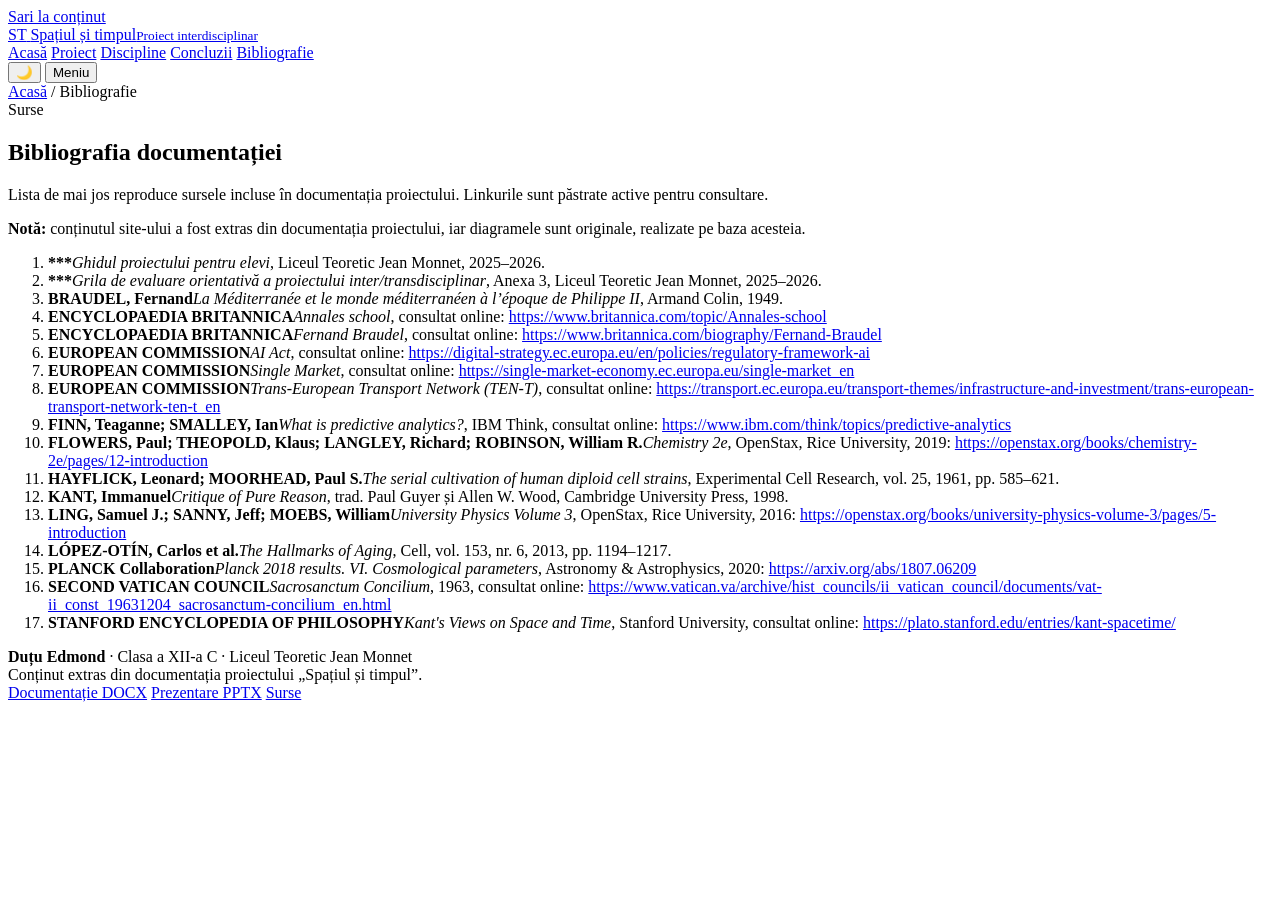
==== bibliografie.html @ d62ba030 "Add files via upload" ====
<!doctype html>
<html lang="ro">
<head>
  <meta charset="utf-8">
  <meta name="viewport" content="width=device-width, initial-scale=1">
  <title>Bibliografie | Spațiul și timpul</title>
  <meta name="description" content="Bibliografia documentației proiectului Spațiul și timpul.">
  <link rel="icon" href="assets/favicon.svg" type="image/svg+xml">
  <link rel="stylesheet" href="assets/style.css">
</head>
<body class="">
  <a class="skip-link" href="#continut">Sari la conținut</a>
  <div class="progress" data-progress aria-hidden="true"></div>
  <header class="site-header">
  <div class="header-inner">
    <a class="logo" href="index.html" aria-label="Pagina principală">
      <span class="logo-mark">ST</span>
      <span>Spațiul și timpul<small>Proiect interdisciplinar</small></span>
    </a>
    <div class="nav-controls">
      <nav id="nav" class="main-nav" data-nav aria-label="Navigație principală">
        <a href="index.html">Acasă</a>
        <a href="proiect.html">Proiect</a>
        <a href="discipline.html">Discipline</a>
        <a href="concluzii.html">Concluzii</a>
        <a href="bibliografie.html">Bibliografie</a>
      </nav>
      <button class="icon-button" type="button" data-theme-toggle aria-label="Comută tema">🌙</button>
      <button class="menu-button" type="button" data-menu-button aria-expanded="false" aria-controls="nav">Meniu</button>
    </div>
  </div>
</header>
  <main id="continut">
    <section class="page-hero">
  <div class="page-hero-inner">
    <div class="breadcrumb"><a href="index.html">Acasă</a> / Bibliografie</div>
    <span class="eyebrow">Surse</span>
    <h1 class="page-title">Bibliografia documentației</h1>
    <p class="lead">Lista de mai jos reproduce sursele incluse în documentația proiectului. Linkurile sunt păstrate active pentru consultare.</p>
  </div>
</section>

<section class="container compact">
  <div class="callout accent"><strong>Notă:</strong> conținutul site-ului a fost extras din documentația proiectului, iar diagramele sunt originale, realizate pe baza acesteia.</div>

  <ol class="source-list">
    <li class="source-card"><strong>***</strong><em>Ghidul proiectului pentru elevi</em>, Liceul Teoretic Jean Monnet, 2025–2026.</li>
    <li class="source-card"><strong>***</strong><em>Grila de evaluare orientativă a proiectului inter/transdisciplinar</em>, Anexa 3, Liceul Teoretic Jean Monnet, 2025–2026.</li>
    <li class="source-card"><strong>BRAUDEL, Fernand</strong><em>La Méditerranée et le monde méditerranéen à l’époque de Philippe II</em>, Armand Colin, 1949.</li>
    <li class="source-card"><strong>ENCYCLOPAEDIA BRITANNICA</strong><em>Annales school</em>, consultat online: <a class="source-link" href="https://www.britannica.com/topic/Annales-school" target="_blank" rel="noopener noreferrer">https://www.britannica.com/topic/Annales-school</a></li>
    <li class="source-card"><strong>ENCYCLOPAEDIA BRITANNICA</strong><em>Fernand Braudel</em>, consultat online: <a class="source-link" href="https://www.britannica.com/biography/Fernand-Braudel" target="_blank" rel="noopener noreferrer">https://www.britannica.com/biography/Fernand-Braudel</a></li>
    <li class="source-card"><strong>EUROPEAN COMMISSION</strong><em>AI Act</em>, consultat online: <a class="source-link" href="https://digital-strategy.ec.europa.eu/en/policies/regulatory-framework-ai" target="_blank" rel="noopener noreferrer">https://digital-strategy.ec.europa.eu/en/policies/regulatory-framework-ai</a></li>
    <li class="source-card"><strong>EUROPEAN COMMISSION</strong><em>Single Market</em>, consultat online: <a class="source-link" href="https://single-market-economy.ec.europa.eu/single-market_en" target="_blank" rel="noopener noreferrer">https://single-market-economy.ec.europa.eu/single-market_en</a></li>
    <li class="source-card"><strong>EUROPEAN COMMISSION</strong><em>Trans-European Transport Network (TEN-T)</em>, consultat online: <a class="source-link" href="https://transport.ec.europa.eu/transport-themes/infrastructure-and-investment/trans-european-transport-network-ten-t_en" target="_blank" rel="noopener noreferrer">https://transport.ec.europa.eu/transport-themes/infrastructure-and-investment/trans-european-transport-network-ten-t_en</a></li>
    <li class="source-card"><strong>FINN, Teaganne; SMALLEY, Ian</strong><em>What is predictive analytics?</em>, IBM Think, consultat online: <a class="source-link" href="https://www.ibm.com/think/topics/predictive-analytics" target="_blank" rel="noopener noreferrer">https://www.ibm.com/think/topics/predictive-analytics</a></li>
    <li class="source-card"><strong>FLOWERS, Paul; THEOPOLD, Klaus; LANGLEY, Richard; ROBINSON, William R.</strong><em>Chemistry 2e</em>, OpenStax, Rice University, 2019: <a class="source-link" href="https://openstax.org/books/chemistry-2e/pages/12-introduction" target="_blank" rel="noopener noreferrer">https://openstax.org/books/chemistry-2e/pages/12-introduction</a></li>
    <li class="source-card"><strong>HAYFLICK, Leonard; MOORHEAD, Paul S.</strong><em>The serial cultivation of human diploid cell strains</em>, Experimental Cell Research, vol. 25, 1961, pp. 585–621.</li>
    <li class="source-card"><strong>KANT, Immanuel</strong><em>Critique of Pure Reason</em>, trad. Paul Guyer și Allen W. Wood, Cambridge University Press, 1998.</li>
    <li class="source-card"><strong>LING, Samuel J.; SANNY, Jeff; MOEBS, William</strong><em>University Physics Volume 3</em>, OpenStax, Rice University, 2016: <a class="source-link" href="https://openstax.org/books/university-physics-volume-3/pages/5-introduction" target="_blank" rel="noopener noreferrer">https://openstax.org/books/university-physics-volume-3/pages/5-introduction</a></li>
    <li class="source-card"><strong>LÓPEZ-OTÍN, Carlos et al.</strong><em>The Hallmarks of Aging</em>, Cell, vol. 153, nr. 6, 2013, pp. 1194–1217.</li>
    <li class="source-card"><strong>PLANCK Collaboration</strong><em>Planck 2018 results. VI. Cosmological parameters</em>, Astronomy & Astrophysics, 2020: <a class="source-link" href="https://arxiv.org/abs/1807.06209" target="_blank" rel="noopener noreferrer">https://arxiv.org/abs/1807.06209</a></li>
    <li class="source-card"><strong>SECOND VATICAN COUNCIL</strong><em>Sacrosanctum Concilium</em>, 1963, consultat online: <a class="source-link" href="https://www.vatican.va/archive/hist_councils/ii_vatican_council/documents/vat-ii_const_19631204_sacrosanctum-concilium_en.html" target="_blank" rel="noopener noreferrer">https://www.vatican.va/archive/hist_councils/ii_vatican_council/documents/vat-ii_const_19631204_sacrosanctum-concilium_en.html</a></li>
    <li class="source-card"><strong>STANFORD ENCYCLOPEDIA OF PHILOSOPHY</strong><em>Kant's Views on Space and Time</em>, Stanford University, consultat online: <a class="source-link" href="https://plato.stanford.edu/entries/kant-spacetime/" target="_blank" rel="noopener noreferrer">https://plato.stanford.edu/entries/kant-spacetime/</a></li>
  </ol>
</section>
  </main>
  <footer class="footer">
  <div class="footer-inner">
    <div>
      <strong>Duțu Edmond</strong> · Clasa a XII-a C · Liceul Teoretic Jean Monnet<br>
      <span>Conținut extras din documentația proiectului „Spațiul și timpul”.</span>
    </div>
    <div class="footer-links">
      <a href="resurse/Proiect_Spatiul_si_Timpul_Dutu_Edmond.docx">Documentație DOCX</a>
      <a href="resurse/Prezentare_Spatiul_si_Timpul_Dutu_Edmond.pptx">Prezentare PPTX</a>
      <a href="bibliografie.html">Surse</a>
    </div>
  </div>
</footer>
  <script src="assets/script.js"></script>
</body>
</html>
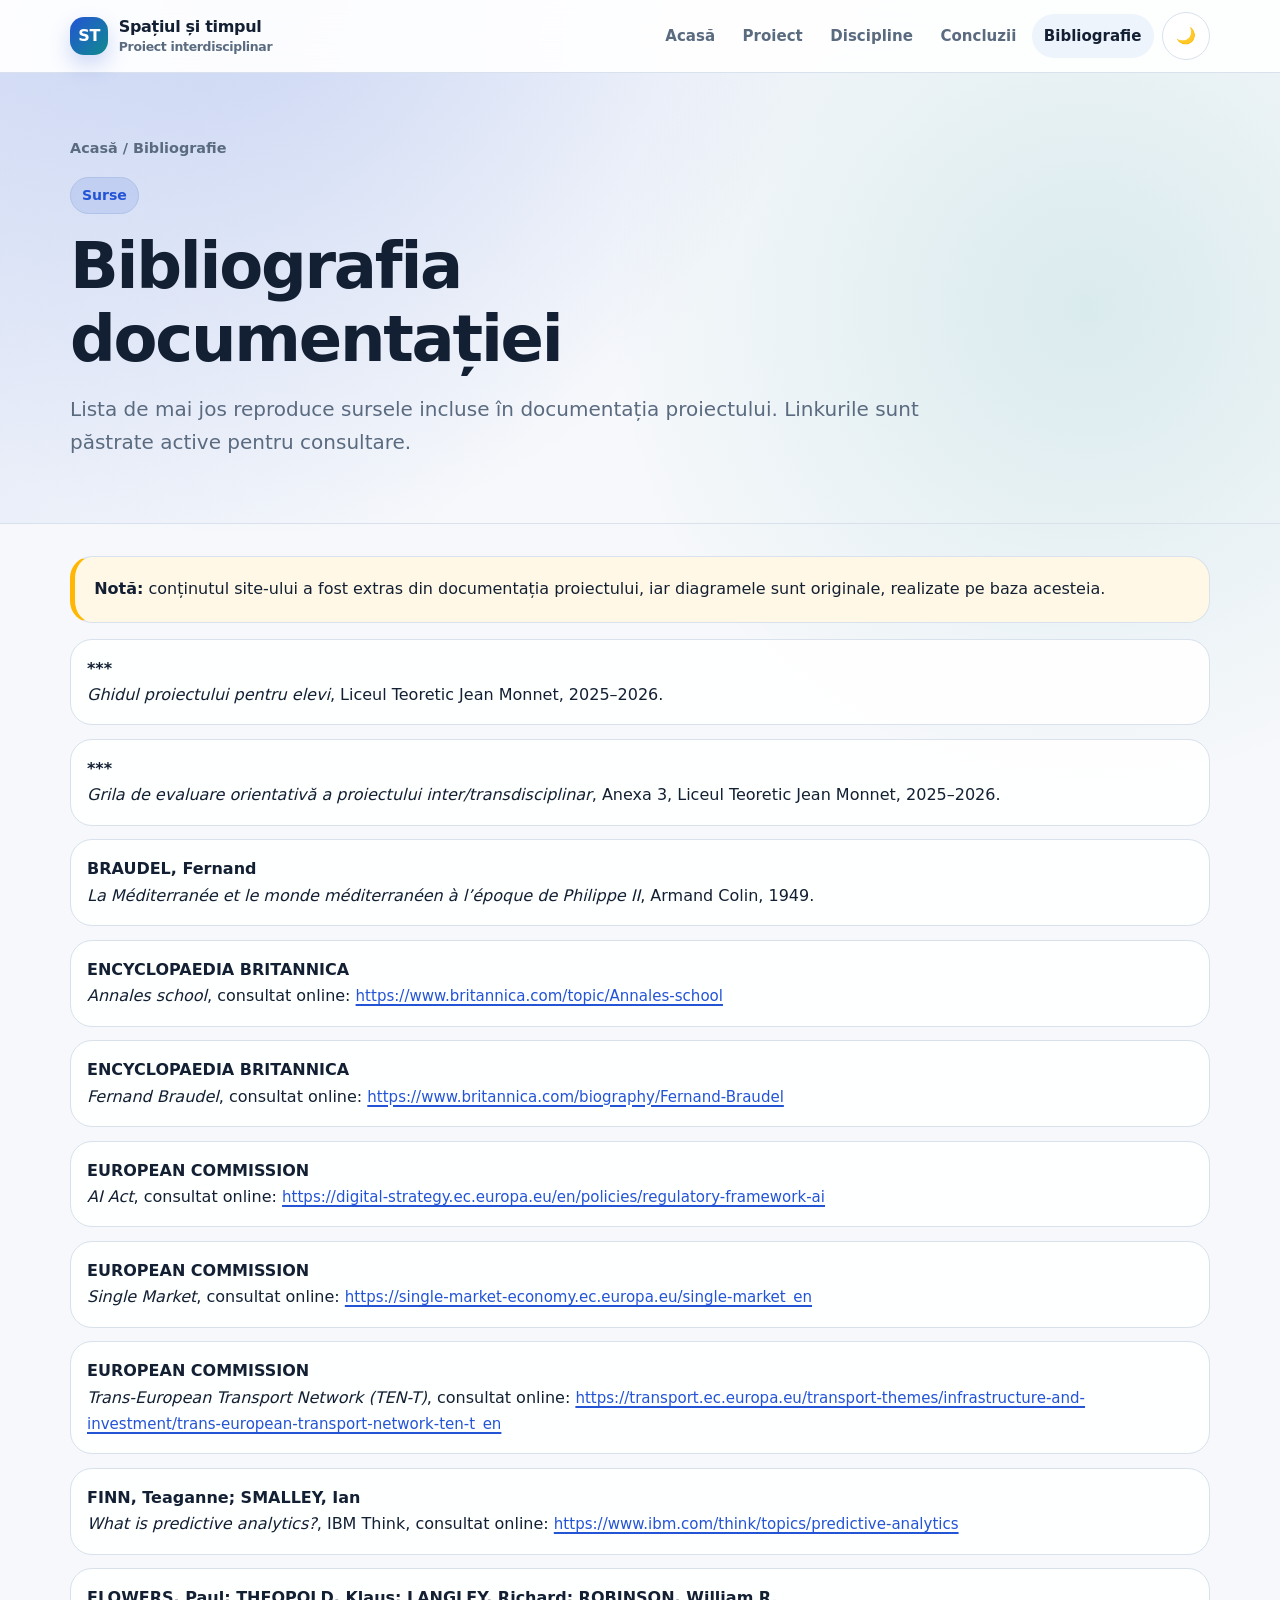
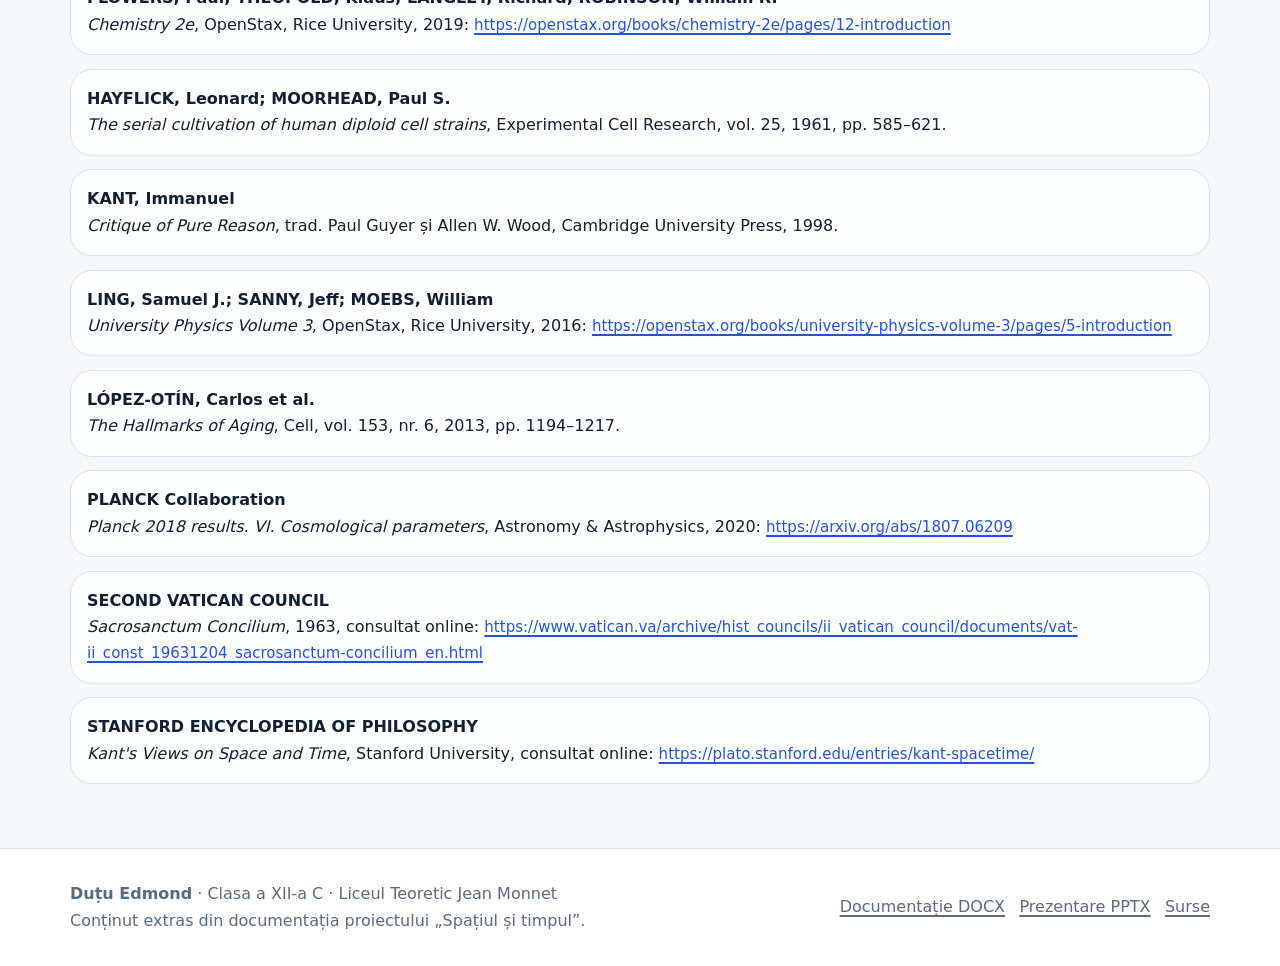
==== commit 4ae93a75: "Add files via upload" ====
--- a/bibliografie.html
+++ b/bibliografie.html
@@ -5,8 +5,8 @@
   <meta name="viewport" content="width=device-width, initial-scale=1">
   <title>Bibliografie | Spațiul și timpul</title>
   <meta name="description" content="Bibliografia documentației proiectului Spațiul și timpul.">
-  <link rel="icon" href="assets/favicon.svg" type="image/svg+xml">
-  <link rel="stylesheet" href="assets/style.css">
+  <link rel="icon" href="favicon.svg" type="image/svg+xml">
+  <link rel="stylesheet" href="style.css">
 </head>
 <body class="">
   <a class="skip-link" href="#continut">Sari la conținut</a>
@@ -71,12 +71,12 @@
       <span>Conținut extras din documentația proiectului „Spațiul și timpul”.</span>
     </div>
     <div class="footer-links">
-      <a href="resurse/Proiect_Spatiul_si_Timpul_Dutu_Edmond.docx">Documentație DOCX</a>
-      <a href="resurse/Prezentare_Spatiul_si_Timpul_Dutu_Edmond.pptx">Prezentare PPTX</a>
+      <a href="Proiect_Spatiul_si_Timpul_Dutu_Edmond.docx">Documentație DOCX</a>
+      <a href="Prezentare_Spatiul_si_Timpul_Dutu_Edmond.pptx">Prezentare PPTX</a>
       <a href="bibliografie.html">Surse</a>
     </div>
   </div>
 </footer>
-  <script src="assets/script.js"></script>
+  <script src="script.js"></script>
 </body>
 </html>
--- a/style.css
+++ b/style.css
@@ -0,0 +1,664 @@
+/* Website pentru proiectul interdisciplinar „Spațiul și timpul”
+   Conținut: extras din documentația proiectului Duțu Edmond.
+   Design: static, responsive, fără biblioteci externe. */
+
+:root {
+  color-scheme: light;
+  --bg: #f6f8fb;
+  --surface: #ffffff;
+  --surface-soft: #eef4fb;
+  --text: #132033;
+  --muted: #5a6b80;
+  --line: #d8e1ec;
+  --brand: #2454d6;
+  --brand-2: #0f8b8d;
+  --brand-3: #663399;
+  --accent: #ffb703;
+  --danger: #b03060;
+  --shadow: 0 18px 45px rgba(19, 32, 51, 0.11);
+  --radius: 22px;
+  --radius-small: 14px;
+  --max: 1180px;
+}
+
+:root.dark {
+  color-scheme: dark;
+  --bg: #0b1020;
+  --surface: #121a2c;
+  --surface-soft: #18243a;
+  --text: #eef4ff;
+  --muted: #adbad0;
+  --line: #28364f;
+  --brand: #8ab4ff;
+  --brand-2: #5bd1d7;
+  --brand-3: #c4a7ff;
+  --accent: #ffd166;
+  --danger: #ff8fab;
+  --shadow: 0 18px 45px rgba(0, 0, 0, 0.35);
+}
+
+* { box-sizing: border-box; }
+html { scroll-behavior: smooth; }
+body {
+  margin: 0;
+  background:
+    radial-gradient(circle at 20% 0%, rgba(36, 84, 214, 0.12), transparent 34rem),
+    radial-gradient(circle at 85% 12%, rgba(15, 139, 141, 0.12), transparent 30rem),
+    var(--bg);
+  color: var(--text);
+  font-family: Inter, ui-sans-serif, system-ui, -apple-system, BlinkMacSystemFont, "Segoe UI", sans-serif;
+  line-height: 1.65;
+}
+
+img, svg { max-width: 100%; }
+a { color: var(--brand); text-decoration-thickness: 0.1em; text-underline-offset: 0.18em; }
+a:hover { text-decoration-thickness: 0.16em; }
+.skip-link {
+  position: absolute;
+  left: 1rem;
+  top: -100px;
+  background: var(--surface);
+  color: var(--text);
+  padding: 0.75rem 1rem;
+  border: 2px solid var(--brand);
+  border-radius: 999px;
+  z-index: 999;
+}
+.skip-link:focus { top: 1rem; }
+
+.progress {
+  position: fixed;
+  inset: 0 auto auto 0;
+  height: 4px;
+  width: 0;
+  z-index: 1000;
+  background: linear-gradient(90deg, var(--brand), var(--brand-2), var(--accent));
+}
+
+.site-header {
+  position: sticky;
+  top: 0;
+  z-index: 900;
+  border-bottom: 1px solid var(--line);
+  background: color-mix(in srgb, var(--surface) 88%, transparent);
+  backdrop-filter: blur(18px);
+}
+.header-inner {
+  max-width: var(--max);
+  margin: 0 auto;
+  padding: 0.75rem 1.25rem;
+  display: flex;
+  align-items: center;
+  justify-content: space-between;
+  gap: 1rem;
+}
+.logo {
+  display: inline-flex;
+  align-items: center;
+  gap: 0.65rem;
+  color: var(--text);
+  text-decoration: none;
+  font-weight: 800;
+  letter-spacing: -0.02em;
+}
+.logo-mark {
+  width: 2.4rem;
+  height: 2.4rem;
+  display: grid;
+  place-items: center;
+  border-radius: 14px;
+  background: linear-gradient(135deg, var(--brand), var(--brand-2));
+  color: white;
+  box-shadow: 0 10px 22px rgba(36, 84, 214, 0.22);
+}
+.logo small {
+  display: block;
+  color: var(--muted);
+  font-weight: 600;
+  font-size: 0.78rem;
+  margin-top: -0.2rem;
+}
+.nav-controls {
+  display: flex;
+  align-items: center;
+  gap: 0.55rem;
+}
+.main-nav {
+  display: flex;
+  align-items: center;
+  gap: 0.2rem;
+}
+.main-nav a {
+  color: var(--muted);
+  text-decoration: none;
+  padding: 0.62rem 0.76rem;
+  border-radius: 999px;
+  font-weight: 700;
+  font-size: 0.94rem;
+}
+.main-nav a:hover,
+.main-nav a.active {
+  color: var(--text);
+  background: var(--surface-soft);
+}
+.icon-button,
+.menu-button {
+  border: 1px solid var(--line);
+  background: var(--surface);
+  color: var(--text);
+  border-radius: 999px;
+  padding: 0.62rem 0.8rem;
+  font: inherit;
+  font-weight: 800;
+  cursor: pointer;
+}
+.menu-button { display: none; }
+
+.container {
+  max-width: var(--max);
+  margin: 0 auto;
+  padding: 3rem 1.25rem;
+}
+.container.compact { padding-top: 2rem; }
+.hero {
+  padding: 5rem 1.25rem 3.5rem;
+}
+.hero-grid {
+  max-width: var(--max);
+  margin: 0 auto;
+  display: grid;
+  grid-template-columns: minmax(0, 1.08fr) minmax(280px, 0.92fr);
+  gap: 2rem;
+  align-items: center;
+}
+.eyebrow {
+  display: inline-flex;
+  align-items: center;
+  gap: 0.45rem;
+  color: var(--brand);
+  background: color-mix(in srgb, var(--brand) 12%, transparent);
+  border: 1px solid color-mix(in srgb, var(--brand) 22%, var(--line));
+  padding: 0.36rem 0.68rem;
+  border-radius: 999px;
+  font-weight: 800;
+  font-size: 0.88rem;
+}
+h1, h2, h3, h4 {
+  line-height: 1.15;
+  letter-spacing: -0.035em;
+  margin: 0 0 1rem;
+}
+h1 {
+  font-size: clamp(2.35rem, 7vw, 5.2rem);
+  margin-top: 1rem;
+  max-width: 10ch;
+}
+.page-title {
+  font-size: clamp(2.2rem, 5vw, 4.1rem);
+  max-width: 16ch;
+}
+h2 { font-size: clamp(1.8rem, 4vw, 3rem); }
+h3 { font-size: clamp(1.25rem, 2.4vw, 1.7rem); }
+p { margin: 0 0 1rem; }
+.lead {
+  font-size: clamp(1.08rem, 2vw, 1.25rem);
+  color: var(--muted);
+  max-width: 70ch;
+}
+.hero-actions {
+  display: flex;
+  flex-wrap: wrap;
+  gap: 0.85rem;
+  margin-top: 1.5rem;
+}
+.button {
+  display: inline-flex;
+  align-items: center;
+  justify-content: center;
+  gap: 0.45rem;
+  border-radius: 999px;
+  padding: 0.83rem 1.1rem;
+  min-height: 44px;
+  background: var(--brand);
+  color: white;
+  border: 1px solid color-mix(in srgb, var(--brand) 92%, black);
+  text-decoration: none;
+  font-weight: 800;
+  box-shadow: 0 10px 25px rgba(36, 84, 214, 0.23);
+}
+.button.secondary {
+  background: var(--surface);
+  color: var(--text);
+  border-color: var(--line);
+  box-shadow: none;
+}
+.button.ghost {
+  background: transparent;
+  color: var(--brand);
+  border-color: color-mix(in srgb, var(--brand) 40%, var(--line));
+  box-shadow: none;
+}
+.meta-grid {
+  display: grid;
+  grid-template-columns: repeat(2, minmax(0, 1fr));
+  gap: 0.8rem;
+  margin-top: 2rem;
+  max-width: 680px;
+}
+.meta-item,
+.stat-card,
+.card,
+.callout,
+.diagram-card,
+.source-card,
+.discipline-card,
+.quote-card {
+  border: 1px solid var(--line);
+  background: color-mix(in srgb, var(--surface) 94%, transparent);
+  border-radius: var(--radius);
+  box-shadow: var(--shadow);
+}
+.meta-item {
+  padding: 1rem;
+}
+.meta-label {
+  display: block;
+  color: var(--muted);
+  font-size: 0.78rem;
+  font-weight: 800;
+  text-transform: uppercase;
+  letter-spacing: 0.08em;
+}
+.meta-value { font-weight: 800; }
+
+.visual-panel {
+  position: relative;
+  min-height: 440px;
+  border-radius: 34px;
+  padding: 1.2rem;
+  background:
+    linear-gradient(135deg, color-mix(in srgb, var(--brand) 16%, transparent), color-mix(in srgb, var(--brand-2) 10%, transparent)),
+    var(--surface);
+  border: 1px solid var(--line);
+  box-shadow: var(--shadow);
+  overflow: hidden;
+}
+.visual-panel::before {
+  content: "";
+  position: absolute;
+  inset: -40px;
+  background-image:
+    linear-gradient(color-mix(in srgb, var(--brand) 18%, transparent) 1px, transparent 1px),
+    linear-gradient(90deg, color-mix(in srgb, var(--brand) 18%, transparent) 1px, transparent 1px);
+  background-size: 38px 38px;
+  transform: perspective(720px) rotateX(58deg) rotateZ(-18deg) translateY(70px);
+  opacity: 0.9;
+}
+.orbit {
+  position: absolute;
+  border: 1px solid color-mix(in srgb, var(--brand) 45%, transparent);
+  border-radius: 50%;
+  inset: 22%;
+  animation: rotate 16s linear infinite;
+}
+.orbit.second { inset: 12%; animation-duration: 24s; animation-direction: reverse; }
+.dot {
+  position: absolute;
+  width: 18px;
+  height: 18px;
+  border-radius: 999px;
+  background: var(--accent);
+  box-shadow: 0 0 0 10px color-mix(in srgb, var(--accent) 16%, transparent);
+  left: 20%;
+  top: 18%;
+}
+.visual-content {
+  position: relative;
+  z-index: 1;
+  display: grid;
+  height: 100%;
+  min-height: 390px;
+  place-items: end start;
+}
+.visual-card {
+  width: min(100%, 420px);
+  background: color-mix(in srgb, var(--surface) 86%, transparent);
+  backdrop-filter: blur(16px);
+  border: 1px solid var(--line);
+  border-radius: 24px;
+  padding: 1.1rem;
+}
+.visual-card strong { font-size: 1.25rem; }
+@keyframes rotate { to { transform: rotate(360deg); } }
+
+.section-head {
+  display: flex;
+  gap: 1rem;
+  align-items: end;
+  justify-content: space-between;
+  margin-bottom: 1.4rem;
+}
+.section-head p { max-width: 72ch; color: var(--muted); }
+.grid {
+  display: grid;
+  grid-template-columns: repeat(12, minmax(0, 1fr));
+  gap: 1rem;
+}
+.card { padding: 1.2rem; }
+.card.span-4 { grid-column: span 4; }
+.card.span-6 { grid-column: span 6; }
+.card.span-8 { grid-column: span 8; }
+.card.span-12 { grid-column: span 12; }
+.card.soft { background: var(--surface-soft); box-shadow: none; }
+.stat-card {
+  padding: 1.1rem;
+  display: grid;
+  gap: 0.2rem;
+}
+.stat-number {
+  font-size: 2.1rem;
+  line-height: 1;
+  color: var(--brand);
+  font-weight: 900;
+  letter-spacing: -0.05em;
+}
+.stat-label { color: var(--muted); font-weight: 750; }
+.badge-row {
+  display: flex;
+  flex-wrap: wrap;
+  gap: 0.5rem;
+}
+.badge {
+  display: inline-flex;
+  align-items: center;
+  gap: 0.35rem;
+  border-radius: 999px;
+  padding: 0.35rem 0.62rem;
+  background: var(--surface-soft);
+  color: var(--muted);
+  border: 1px solid var(--line);
+  font-weight: 800;
+  font-size: 0.86rem;
+}
+.badge strong { color: var(--text); }
+
+.table-wrap {
+  overflow-x: auto;
+  border-radius: var(--radius-small);
+  border: 1px solid var(--line);
+  background: var(--surface);
+  margin: 1rem 0;
+}
+table {
+  border-collapse: collapse;
+  width: 100%;
+  min-width: 640px;
+}
+th, td {
+  padding: 0.85rem 0.9rem;
+  border-bottom: 1px solid var(--line);
+  vertical-align: top;
+  text-align: left;
+}
+th {
+  background: var(--surface-soft);
+  color: var(--text);
+  font-size: 0.9rem;
+  letter-spacing: 0.02em;
+}
+tr:last-child td { border-bottom: 0; }
+
+.callout {
+  padding: 1.2rem;
+  border-left: 5px solid var(--brand);
+  background: color-mix(in srgb, var(--surface) 92%, var(--brand) 8%);
+  box-shadow: none;
+}
+.callout.accent { border-left-color: var(--accent); background: color-mix(in srgb, var(--surface) 90%, var(--accent) 10%); }
+.callout.teal { border-left-color: var(--brand-2); background: color-mix(in srgb, var(--surface) 92%, var(--brand-2) 8%); }
+
+.page-hero {
+  border-bottom: 1px solid var(--line);
+  background: linear-gradient(135deg, color-mix(in srgb, var(--brand) 11%, transparent), transparent 52%);
+}
+.page-hero-inner {
+  max-width: var(--max);
+  margin: 0 auto;
+  padding: 4rem 1.25rem 3rem;
+}
+.breadcrumb {
+  color: var(--muted);
+  font-weight: 800;
+  font-size: 0.9rem;
+  margin-bottom: 1rem;
+}
+.breadcrumb a { color: var(--muted); text-decoration: none; }
+
+.two-col {
+  display: grid;
+  grid-template-columns: minmax(0, 0.95fr) minmax(280px, 0.55fr);
+  gap: 1.2rem;
+  align-items: start;
+}
+.sticky-card { position: sticky; top: 95px; }
+
+.timeline {
+  position: relative;
+  display: grid;
+  gap: 0.8rem;
+  margin: 1rem 0;
+}
+.timeline::before {
+  content: "";
+  position: absolute;
+  left: 1rem;
+  top: 0.3rem;
+  bottom: 0.3rem;
+  width: 2px;
+  background: var(--line);
+}
+.timeline-item {
+  position: relative;
+  padding-left: 2.7rem;
+}
+.timeline-item::before {
+  content: "";
+  position: absolute;
+  left: 0.58rem;
+  top: 0.35rem;
+  width: 0.85rem;
+  height: 0.85rem;
+  border-radius: 999px;
+  background: var(--brand);
+  box-shadow: 0 0 0 5px color-mix(in srgb, var(--brand) 14%, transparent);
+}
+.timeline-item strong { display: block; }
+.timeline-item span { color: var(--muted); }
+
+.filter-bar {
+  display: flex;
+  flex-wrap: wrap;
+  gap: 0.55rem;
+  margin: 1.2rem 0 1.4rem;
+}
+.filter-button {
+  border: 1px solid var(--line);
+  background: var(--surface);
+  color: var(--text);
+  padding: 0.55rem 0.78rem;
+  border-radius: 999px;
+  font: inherit;
+  font-weight: 800;
+  cursor: pointer;
+}
+.filter-button[aria-pressed="true"],
+.filter-button:hover {
+  border-color: color-mix(in srgb, var(--brand) 50%, var(--line));
+  background: color-mix(in srgb, var(--brand) 12%, var(--surface));
+  color: var(--brand);
+}
+.discipline-grid {
+  display: grid;
+  grid-template-columns: repeat(2, minmax(0, 1fr));
+  gap: 1.1rem;
+}
+.discipline-card {
+  padding: 1.1rem;
+  overflow: clip;
+}
+.discipline-card header {
+  display: flex;
+  justify-content: space-between;
+  gap: 1rem;
+  align-items: start;
+  margin-bottom: 0.8rem;
+}
+.discipline-card h2 {
+  font-size: 1.55rem;
+  margin-bottom: 0.35rem;
+}
+.discipline-card .tag {
+  white-space: nowrap;
+  font-size: 0.78rem;
+  font-weight: 900;
+  padding: 0.25rem 0.55rem;
+  border-radius: 999px;
+  color: var(--brand);
+  background: color-mix(in srgb, var(--brand) 11%, transparent);
+  border: 1px solid color-mix(in srgb, var(--brand) 28%, var(--line));
+}
+.formula {
+  display: block;
+  margin: 1rem 0;
+  padding: 0.9rem 1rem;
+  border-radius: 16px;
+  background: #101828;
+  color: #f9fafb;
+  font-family: ui-monospace, SFMono-Regular, Menlo, Consolas, monospace;
+  overflow-x: auto;
+}
+:root.dark .formula { background: #060914; }
+.details {
+  border-top: 1px solid var(--line);
+  margin-top: 1rem;
+  padding-top: 0.75rem;
+}
+details summary {
+  cursor: pointer;
+  font-weight: 900;
+  color: var(--brand);
+}
+.hidden-card { display: none !important; }
+
+.diagram-card {
+  padding: 1rem;
+  box-shadow: none;
+  background: var(--surface);
+}
+.diagram-caption {
+  margin: 0.5rem 0 0;
+  color: var(--muted);
+  font-size: 0.88rem;
+  text-align: center;
+}
+
+.quote-card {
+  padding: 1.4rem;
+  background: linear-gradient(135deg, color-mix(in srgb, var(--brand-3) 10%, var(--surface)), var(--surface));
+}
+.quote-card blockquote {
+  margin: 0;
+  font-size: clamp(1.15rem, 2vw, 1.55rem);
+  line-height: 1.45;
+  font-weight: 800;
+  letter-spacing: -0.02em;
+}
+.quote-card cite {
+  display: block;
+  margin-top: 1rem;
+  color: var(--muted);
+  font-style: normal;
+}
+
+.source-list {
+  display: grid;
+  gap: 0.85rem;
+  padding: 0;
+  list-style: none;
+}
+.source-card {
+  padding: 1rem;
+  box-shadow: none;
+}
+.source-card strong { display: block; }
+.source-card em { color: var(--text); }
+.source-card .source-link {
+  word-break: break-word;
+  font-size: 0.94rem;
+}
+
+.footer {
+  border-top: 1px solid var(--line);
+  background: color-mix(in srgb, var(--surface) 90%, transparent);
+}
+.footer-inner {
+  max-width: var(--max);
+  margin: 0 auto;
+  padding: 2rem 1.25rem;
+  display: grid;
+  grid-template-columns: minmax(0, 1fr) auto;
+  gap: 1rem;
+  align-items: center;
+  color: var(--muted);
+}
+.footer a { color: var(--muted); }
+.footer-links { display: flex; gap: 0.9rem; flex-wrap: wrap; justify-content: end; }
+
+.print-note {
+  display: none;
+}
+
+@media (max-width: 920px) {
+  .hero-grid, .two-col { grid-template-columns: 1fr; }
+  .visual-panel { min-height: 360px; }
+  .visual-content { min-height: 310px; }
+  .card.span-4, .card.span-6, .card.span-8 { grid-column: span 12; }
+  .discipline-grid { grid-template-columns: 1fr; }
+  .sticky-card { position: static; }
+}
+
+@media (max-width: 760px) {
+  .menu-button { display: inline-flex; }
+  .main-nav {
+    position: absolute;
+    left: 1rem;
+    right: 1rem;
+    top: calc(100% + 0.45rem);
+    padding: 0.7rem;
+    background: var(--surface);
+    border: 1px solid var(--line);
+    border-radius: 22px;
+    box-shadow: var(--shadow);
+    display: none;
+    flex-direction: column;
+    align-items: stretch;
+  }
+  .main-nav.open { display: flex; }
+  .main-nav a { border-radius: 14px; }
+  .header-inner { padding-inline: 1rem; }
+  .meta-grid { grid-template-columns: 1fr; }
+  .section-head { display: block; }
+  .hero { padding-top: 3.5rem; }
+  .footer-inner { grid-template-columns: 1fr; }
+  .footer-links { justify-content: start; }
+  table { min-width: 560px; }
+}
+
+@media print {
+  .site-header, .progress, .hero-actions, .filter-bar, .footer-links, .icon-button, .menu-button { display: none !important; }
+  body { background: white; color: #111; font-size: 11pt; }
+  .container, .page-hero-inner { max-width: none; padding: 1rem 0; }
+  .card, .callout, .discipline-card, .source-card, .quote-card, .diagram-card { box-shadow: none; break-inside: avoid; }
+  a { color: #111; text-decoration: none; }
+  .print-note { display: block; }
+}
